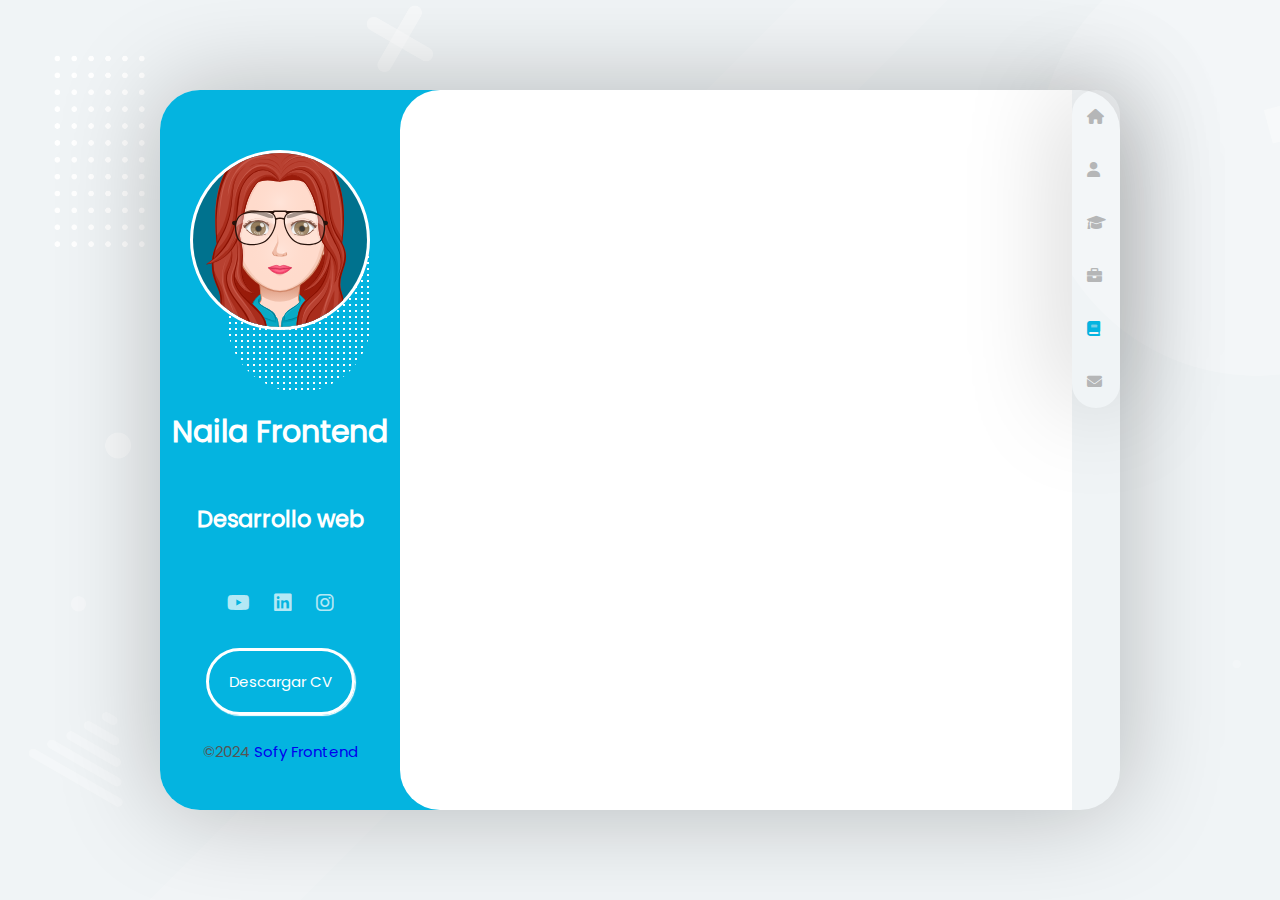
==== blog.html @ 9b11b3a3 "poner enlace a mi web" ====
<!DOCTYPE html>
<html lang="es">
<head>
    <meta charset="UTF-8">
    <meta name="viewport" content="width=device-width, initial-scale=1.0">
    <title>Master en CSS proyecto 1</title>
    <!-- hoja de estylos de fontawenome -->
    <link rel="stylesheet" href="assets-proyecto1/fonts/fontawesome-free-6.1.2-web/css/all.min.css">
    <!-- cargar la fuente desde una carpeta del proyecto -->
    <link rel="stylesheet" href="assets-proyecto1/fonts/poppins/poppins.css">
    <!-- hola de stylos comunes -->
    <link rel="stylesheet" href="estilos/estilos.css">
    
</head>
<body>
   


        <div class="layout">
            <header class="header">
                <div class="cabecera__circulo">
                    <img src="img/myAvatar.svg" alt="imagen de una persona" class="cabecera__imagen">
                </div>
    
                <h1 class="cabecera__nombre">Naila Frontend</h1>
                <h2 class="cabecera__profesion">Desarrollo web</h2>
                <div class="cabecera__rrss">
                    <i class="rrss_icon fa-brands fa-youtube"></i>
                    <i class="rrss_icon fa-brands fa-linkedin"></i>
                    <i class="rrss_icon fa-brands fa-instagram"></i>
                </div>
                <!-- poner un botón de uiverse  -->
                <!-- de momento mantener este que esta diseñado -->
                <div class="cabecera__boton">
                    <a href="#" class="boton__enlace">Descargar CV</a>
                </div>
                <!-- fin del codigo del boton -->
                <div class="cabecer__pie"><span>&copy;2024 <a href="http://sofyfrontend.es">Sofy Frontend</a></span> </div>
            </header>
        <section class="principal">
            <div class="principal_contenido">
                <!-- aqui va el contenido principal de la web  -->


                <!-- aqui finaliza el contenido principal de la web -->
            </div>
        </section>
        <nav>
            <ul class="menu">
                <li class="menu__item"><a href="index.html"><i class="nav_icon fa-solid fa-house"></i>
                        <span class="nav__overlay">Inicio</span></a></li>
                <li class="menu__item"><a href="sobre-mi.html"><i class="nav_icon fa-solid fa-user"></i>
                        <span class="nav__overlay">Sobre mi</span></a></li>
                <li class="menu__item"><a href="estudios.html"><i class="nav_icon fa-solid fa-graduation-cap"></i>
                        <span class="nav__overlay">Curriculum</span></a></li>
                <li class="menu__item"><a href="portafolio.html"><i class="nav_icon fa-solid fa-briefcase"></i>
                        <span class="nav__overlay">Portafolio</span></a></li>
                <li class="menu__item"><a href="blog.html"><i class="nav_icon fa-solid fa-book nav_icon-active"></i>
                        <span class="nav__overlay">Blog</span></a></li>
                <li class="menu__item"><a href="contacto.html"><i class="nav_icon fa-solid fa-envelope"></i>
                        <span class="nav__overlay">Contacto</span></a></li>
            </ul>
        </nav>
    </div>
</body>
</html>
---- assets-proyecto1/fonts/poppins/poppins.css ----
@font-face {
    font-family: "Poppins";
    src: url("./Poppins-Regular.ttf") format("truetype");
    font-weight: 400;
    font-style: normal;
}
---- estilos/estilos.css ----
/* hoja de estilos del master de css, proyecto 1, portafolio profesional */
/* hoja de estilos comunes a todas las páginas */

/* reseteo de margin y padding, quitar estilo de los enlaces */
* {
    margin: 0;
    padding: 0;
    box-sizing: border-box;
}

a {
    text-decoration: none;
}

.menu__item {
    list-style: none;
}

/* variables de colores */
:root {
    /* colores principales en las web */
    --color-principal: #fff;
    --color-azul: #04B4E0;
    --color-bg: #f0f4f6;
    /* colores para las fuentes */
    --color-titulo: #000;
    --color-subtitulo: #888;
    --color-texto: #555;
    /* colores para los iconos */
    --color-iconos: #b5b6b7;
    /* colores para las reseñas */
    --color-borde-review: #e5e6e7;
    --color-company: #a5a6a7;
}

html {
    font-size: 10px;
}

body {
    /*hace que el scroll sea suavizado*/
    scroll-behavior: smooth;
    /* definir el la fuente:family, size y color */
    font-family: "poppins";
    font-size: 1.5rem;
    color: var(--color-texto);
    /* cuanto va a ocupar el body */
    width: 100%;
    height: auto;
    /* color de fondo del body */
    background: var(--color-bg);
    background-image: url(../assets-proyecto1/img/fondo.png);
    background-size: cover;
    /* para que no tengan scroll la página  */
    overflow: hidden;
}

h1 {
    color: var(--color-titulo);
}

h2,
h3,
h4,
h5,
h6 {
    color: var(--color-subtitulo)
}

.nav_icon {
    color: var(--color-iconos);
}
.nav_icon-active{
    color:var(--color-azul)
}
.nav_icon:hover {
    color: var(--color-azul);
    font-size: 1.2em;
}

.rrss_icon {
    color: var(--color-principal);
}

.layout {
    position: relative;
    width: 75%;
    height: 80vh;
    margin: 10vh auto;
    /* definir el grid */
    display: grid;
    grid-template-columns: 25% 70% 5%;
    grid-template-areas: "header section nav";
    /* border radius y sombra  */
    border-radius: 4rem;
    box-shadow: 0 0 100px rgba(0, 0, 0, 0.25);
}

main {
    grid-area: main;
}

.menu {
    grid-area: nav;
}

.header {
    grid-area: header;
    background-color: var(--color-azul);
    height: 100%;
    display: flex;
    flex-direction: column;
    justify-content: space-evenly;
    align-items: center;
    border-radius: 4rem 0 0 4rem;
    /* para poner un scroll dentro de una zona*/
    /******* overflow: scroll;******/
    /* fin de la propiedad  */

}

.cabecera__imagen {
    width: 18rem;
    margin-top: 7%;
    background-color: var(--color-principal);
    border: 3px solid var(--color-principal);
    border-radius: 20rem;
    /* z-index: 2; */
}

.cabecera__circulo {
    z-index: 1;
}

.cabecera__circulo::after {
    content: "";
    position: absolute;
    top: 12%;
    left: 7%;
    z-index: -1;
    width: 15%;
    height: 30%;
    background-image: -webkit-repeating-radial-gradient(center center, #fff, #fff 1px, transparent 0px, transparent 100%);
    background-size: 0.6rem 0.6rem;
    border-radius: 30rem;
}

.principal {
    grid-area: section;
}

.cabecera__nombre,
.cabecera__profesion,
.boton__enlace {
    color: var(--color-principal);
}

.cabecera__nombre {
    margin-top: 2.6rem;
}

.boton__enlace {
    border: 3px solid var(--color-principal);
    border-radius: 4rem;
    box-shadow: 1px 1px 1px var(--color-principal);
    padding: 2rem;
}

.boton__enlace:hover {
    background-color: var(--color-principal);
    color: var(--color-azul);
    box-shadow: 0 0 5px rgba(0, 0, 0, 0.5);
    transition: all 500ms ease-in-out;
}

.rrss_icon {
    opacity: 0.7;
    font-size: 2rem;
    padding: 1rem;
    border-radius: 1rem;
}

.rrss_icon:hover {
    opacity: 1;
    background-color: rgba(255, 255, 255, 0.2);
    transition: all 300ms ease-in;
}

.principal {
    background-color: var(--color-azul);
}

.principal_contenido {
    background-color: var(--color-principal);
    min-height: 100%;
    border-radius: 4rem 0 0 4rem;
}

.menu{
    border-radius: 4rem;
    box-shadow: 0 0 100px rgba(0, 0, 0, 0.25);
}

.menu__item {
    padding: 1.5rem;
}

.nav__overlay {
    position: absolute;
    right: 5rem;
    margin-top: -3rem;
    padding: 0.5rem 1rem;
    display: block;
    opacity: 0;
    white-space: nowrap;
    color: var(--color-principal);
    background-color: var(--color-azul);
}

.menu__item:hover .nav__overlay {
    opacity: 1;
    width: 10%;
}
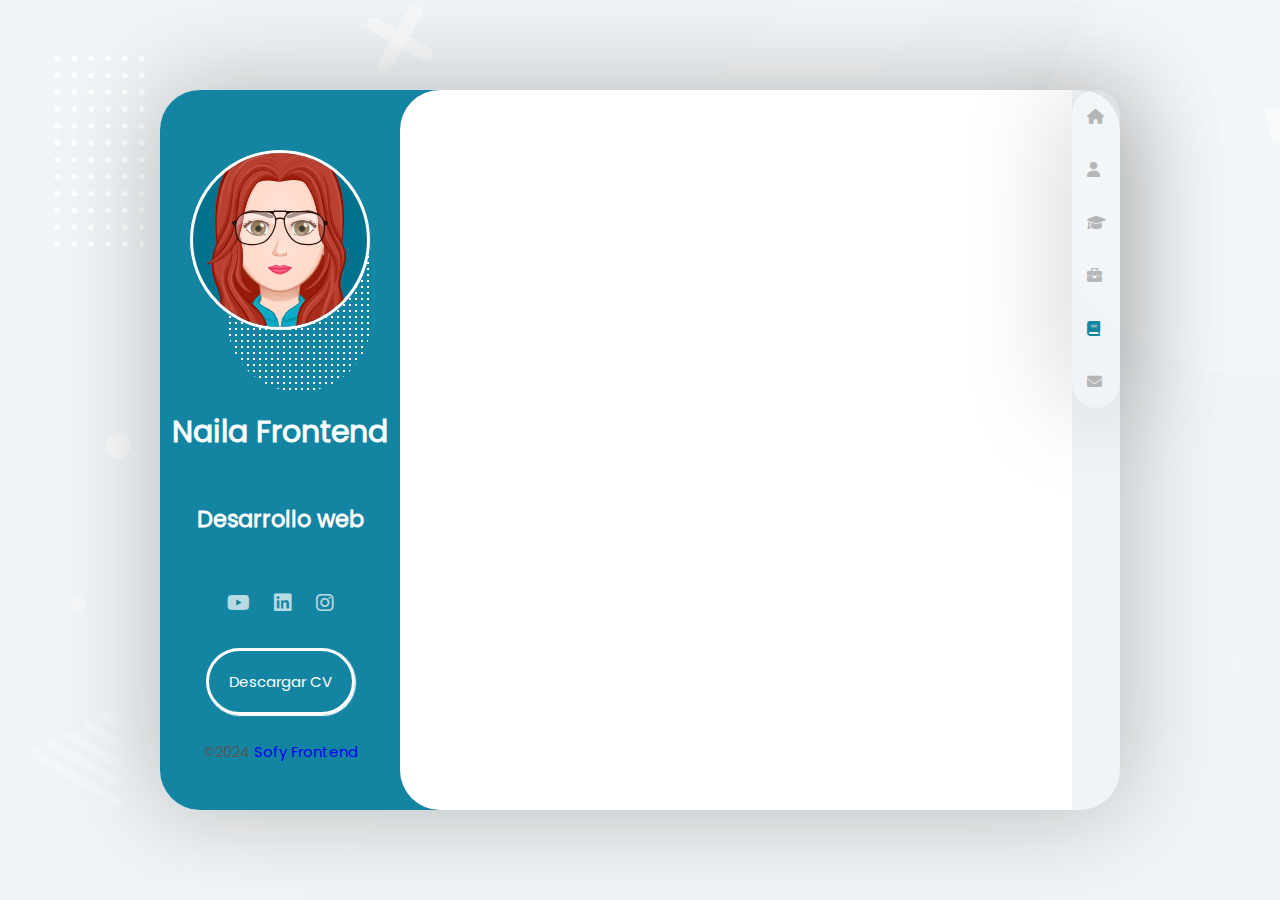
==== commit 2aa29632: "portafolio.html" ====
--- a/blog.html
+++ b/blog.html
@@ -2,7 +2,7 @@
 <html lang="es">
 <head>
     <meta charset="UTF-8">
-    <meta name="viewport" content="width=device-width, initial-scale=1.0">
+    <meta name="viewport" content="width=device-width, initial-scale=1.0, maximum-scale=1">
     <title>Master en CSS proyecto 1</title>
     <!-- hoja de estylos de fontawenome -->
     <link rel="stylesheet" href="assets-proyecto1/fonts/fontawesome-free-6.1.2-web/css/all.min.css">
@@ -35,7 +35,7 @@
                     <a href="#" class="boton__enlace">Descargar CV</a>
                 </div>
                 <!-- fin del codigo del boton -->
-                <div class="cabecer__pie"><span>&copy;2024 <a href="http://sofyfrontend.es">Sofy Frontend</a></span> </div>
+                <div class="cabecer__pie"><span>&copy;2024 <a href="http://sofyfrontend.es" target="_blank">Sofy Frontend</a></span> </div>
             </header>
         <section class="principal">
             <div class="principal_contenido">
--- a/estilos/estilos.css
+++ b/estilos/estilos.css
@@ -20,7 +20,7 @@
 :root {
     /* colores principales en las web */
     --color-principal: #fff;
-    --color-azul: #04B4E0;
+    --color-azul: #1385a2;
     --color-bg: #f0f4f6;
     /* colores para las fuentes */
     --color-titulo: #000;
@@ -51,8 +51,7 @@
     background: var(--color-bg);
     background-image: url(../assets-proyecto1/img/fondo.png);
     background-size: cover;
-    /* para que no tengan scroll la página  */
-    overflow: hidden;
+    
 }
 
 h1 {
@@ -70,9 +69,11 @@
 .nav_icon {
     color: var(--color-iconos);
 }
-.nav_icon-active{
-    color:var(--color-azul)
-}
+
+.nav_icon-active {
+    color: var(--color-azul)
+}
+
 .nav_icon:hover {
     color: var(--color-azul);
     font-size: 1.2em;
@@ -113,9 +114,6 @@
     justify-content: space-evenly;
     align-items: center;
     border-radius: 4rem 0 0 4rem;
-    /* para poner un scroll dentro de una zona*/
-    /******* overflow: scroll;******/
-    /* fin de la propiedad  */
 
 }
 
@@ -196,7 +194,7 @@
     border-radius: 4rem 0 0 4rem;
 }
 
-.menu{
+.menu {
     border-radius: 4rem;
     box-shadow: 0 0 100px rgba(0, 0, 0, 0.25);
 }
@@ -220,4 +218,7 @@
 .menu__item:hover .nav__overlay {
     opacity: 1;
     width: 10%;
+}
+.dato--azul {
+    color: var(--color-azul);
 }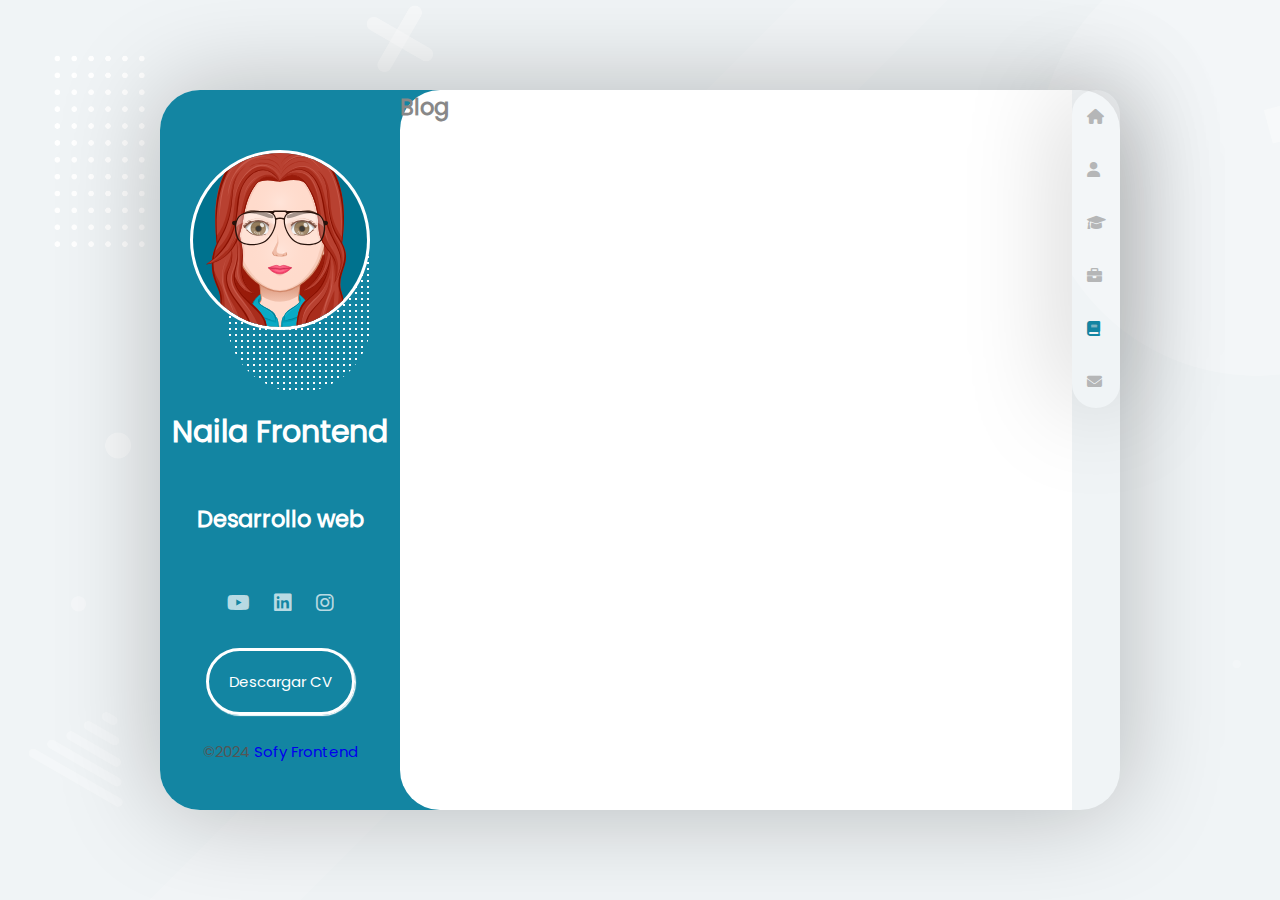
==== commit a3c49483: "add blog" ====
--- a/blog.html
+++ b/blog.html
@@ -10,6 +10,10 @@
     <link rel="stylesheet" href="assets-proyecto1/fonts/poppins/poppins.css">
     <!-- hola de stylos comunes -->
     <link rel="stylesheet" href="estilos/estilos.css">
+    <!-- hoja de estilo de la barra de navegación -->
+    <link rel="stylesheet" href="estilos/scroll.css">
+    <!-- hoja de estilos especificas -->
+    <link rel="stylesheet" href="estilos/blog.css">
     
 </head>
 <body>
@@ -40,7 +44,9 @@
         <section class="principal">
             <div class="principal_contenido">
                 <!-- aqui va el contenido principal de la web  -->
-
+                <div class="resumen_header">
+                    <h2 class="resumen_title">Blog</h2>
+                </div>
 
                 <!-- aqui finaliza el contenido principal de la web -->
             </div>
--- a/estilos/scroll.css
+++ b/estilos/scroll.css
@@ -0,0 +1,43 @@
+:root{
+    --scrollbar-color: #d3d3d3;
+    --scrollbar-background:#eee;
+
+}
+/* scroll para mozila  */
+/* en firefox no hay pseudoelementos como tal para modificar la barra de scroll,
+en su lugar se usan las propiedades para la modificar la barra   */
+.principal{
+    scrollbar-width: thin;
+    scrollbar-color: transparent;
+}
+/* scroll para chrome */
+
+/* ES EL CARRIL DEL SELECTOR DE SCROLL */
+.principal::-webkit-scrollbar{
+    width: 0.5rem;
+    background: transparent;
+
+}
+
+/* ES EL SELECTOR DE SCROLL */
+.principal::-webkit-scrollbar-thumb{
+    border: 1px solid transparent;
+border-radius: 4rem;
+box-shadow: none;
+}
+
+/* como se comportar la barra de scroll al pasar el cursor por encima de la sección */
+.principal:hover::-webkit-scrollbar-thumb{
+    box-shadow: inset 0 0 0 5px var(--scrollbar-color);
+}
+
+/* al hacer hover encima de del selector del scroll  */
+.principal::-webkit-scrollbar-thumb:hover{
+    border: 1px solid blue;
+}
+
+
+/* es la barra de scroll con todo los elementos que la componen(el carril y el selector) */
+.principal::-webkit-scrollbar-track{
+    margin: 40px 0px;
+}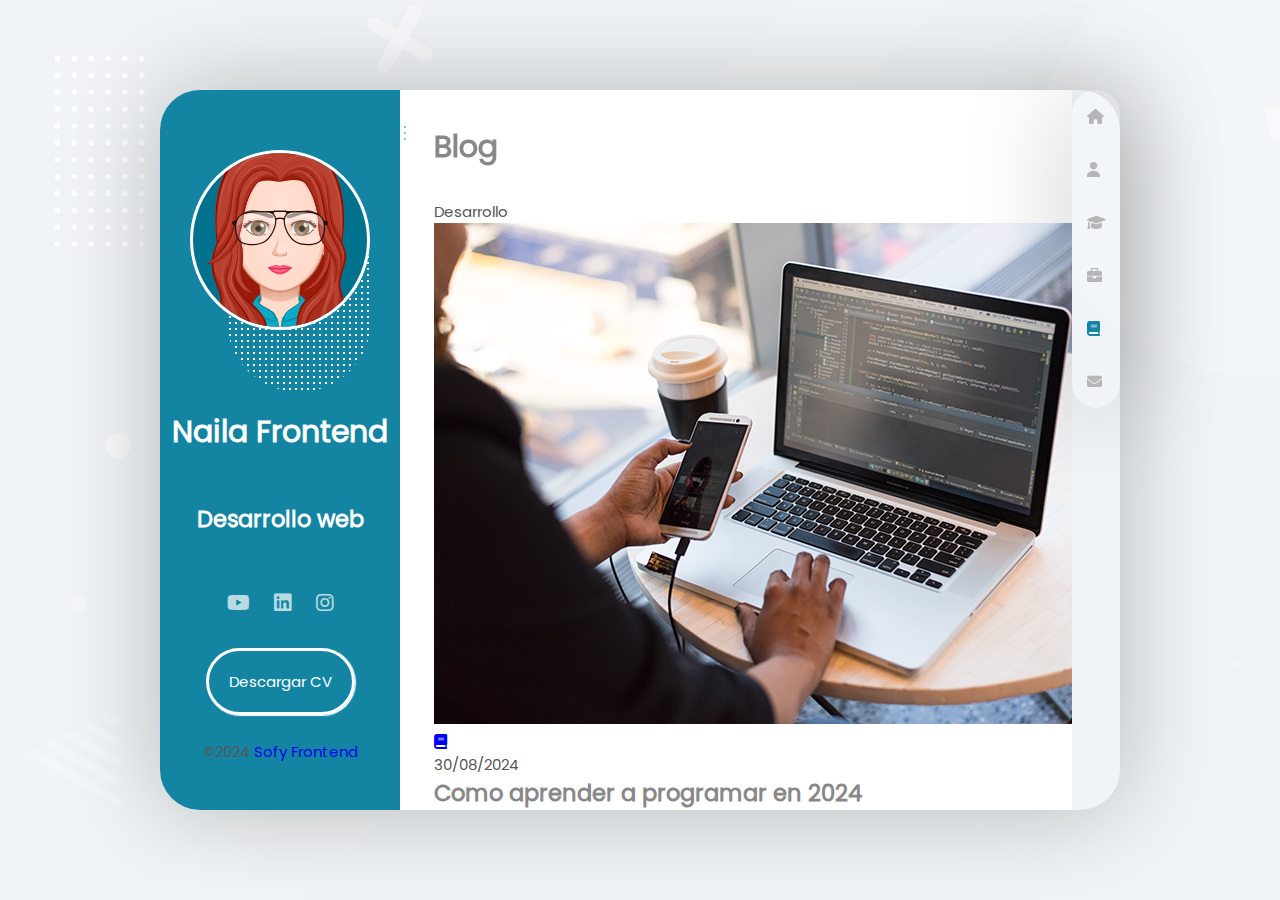
==== commit eb50a878: "blog.html" ====
--- a/blog.html
+++ b/blog.html
@@ -1,5 +1,6 @@
 <!DOCTYPE html>
 <html lang="es">
+
 <head>
     <meta charset="UTF-8">
     <meta name="viewport" content="width=device-width, initial-scale=1.0, maximum-scale=1">
@@ -14,40 +15,116 @@
     <link rel="stylesheet" href="estilos/scroll.css">
     <!-- hoja de estilos especificas -->
     <link rel="stylesheet" href="estilos/blog.css">
-    
+
 </head>
+
 <body>
-   
+    <div class="layout">
+        <header class="header">
+            <div class="cabecera__circulo">
+                <img src="img/myAvatar.svg" alt="imagen de una persona" class="cabecera__imagen">
+            </div>
 
-
-        <div class="layout">
-            <header class="header">
-                <div class="cabecera__circulo">
-                    <img src="img/myAvatar.svg" alt="imagen de una persona" class="cabecera__imagen">
-                </div>
-    
-                <h1 class="cabecera__nombre">Naila Frontend</h1>
-                <h2 class="cabecera__profesion">Desarrollo web</h2>
-                <div class="cabecera__rrss">
-                    <i class="rrss_icon fa-brands fa-youtube"></i>
-                    <i class="rrss_icon fa-brands fa-linkedin"></i>
-                    <i class="rrss_icon fa-brands fa-instagram"></i>
-                </div>
-                <!-- poner un botón de uiverse  -->
-                <!-- de momento mantener este que esta diseñado -->
-                <div class="cabecera__boton">
-                    <a href="#" class="boton__enlace">Descargar CV</a>
-                </div>
-                <!-- fin del codigo del boton -->
-                <div class="cabecer__pie"><span>&copy;2024 <a href="http://sofyfrontend.es" target="_blank">Sofy Frontend</a></span> </div>
-            </header>
+            <h1 class="cabecera__nombre">Naila Frontend</h1>
+            <h2 class="cabecera__profesion">Desarrollo web</h2>
+            <div class="cabecera__rrss">
+                <i class="rrss_icon fa-brands fa-youtube"></i>
+                <i class="rrss_icon fa-brands fa-linkedin"></i>
+                <i class="rrss_icon fa-brands fa-instagram"></i>
+            </div>
+            <!-- poner un botón de uiverse  -->
+            <!-- de momento mantener este que esta diseñado -->
+            <div class="cabecera__boton">
+                <a href="#" class="boton__enlace">Descargar CV</a>
+            </div>
+            <!-- fin del codigo del boton -->
+            <div class="cabecer__pie"><span>&copy;2024 <a href="http://sofyfrontend.es" target="_blank">Sofy
+                        Frontend</a></span> </div>
+        </header>
         <section class="principal">
             <div class="principal_contenido">
                 <!-- aqui va el contenido principal de la web  -->
                 <div class="resumen_header">
                     <h2 class="resumen_title">Blog</h2>
                 </div>
-
+                <section class="blog__articles">
+                    <article class="articles__article">
+                        <div class="article__top">
+                            <div class="article__category">Desarrollo</div>
+                            <a href="#" class="article__image-link">
+                                <div class="article__mask">
+                                    <img src="assets-proyecto1/img/articulo-1.jpg" alt="" class="">
+                                </div>
+                                <div class="article__logo">
+                                    <i class="fa-solid fa-book article__icon"></i>
+                                </div>
+                            </a>
+                        </div>
+                        <div class="article__bottom">
+                            <time datatime="2024-08-30" class="article__date">30/08/2024</time>
+                        <a href="#" class="article__link">
+                            <h2 class="article_title">Como aprender a programar en 2024</h2>
+                        </a>
+                        </div>
+                    </article>
+                    <article class="articles__article">
+                        <div class="article__top">
+                            <div class="article__category">Desarrollo</div>
+                            <a href="#" class="article__image-link">
+                                <div class="article__mask">
+                                    <img src="assets-proyecto1/img/articulo-2.jpg" alt="" class="">
+                                </div>
+                                <div class="article__logo">
+                                    <i class="fa-solid fa-book article__icon"></i>
+                                </div>
+                            </a>
+                        </div>
+                        <div class="article__bottom">
+                            <time datatime="2024-09-05" class="article__date">05/09/2024</time>
+                        <a href="#" class="article__link">
+                            <h2 class="article_title">Como hacer animaciones en CSS</h2>
+                        </a>
+                        </div>
+                    </article>
+                    <article class="articles__article">
+                        <div class="article__top">
+                            <div class="article__category">Desarrollo</div>
+                            <a href="#" class="article__image-link">
+                                <div class="article__mask">
+                                    <img src="assets-proyecto1/img/articulo-3.jpg" alt="" class="">
+                                </div>
+                                <div class="article__logo">
+                                    <i class="fa-solid fa-book article__icon"></i>
+                                </div>
+                            </a>
+                        </div>
+                        <div class="article__bottom">
+                            <time datatime="2024-10-30" class="article__date">30/10/2024</time>
+                        <a href="#" class="article__link">
+                            <h2 class="article_title">Como usar el LocalStorage en JS</h2>
+                        </a>
+                        </div>
+                    </article>
+                    <article class="articles__article">
+                        <div class="article__top">
+                            <div class="article__category">Desarrollo</div>
+                            <a href="#" class="article__image-link">
+                                <div class="article__mask">
+                                    <img src="assets-proyecto1/img/articulo-4.jpg" alt="" class="">
+                                </div>
+                                <div class="article__logo">
+                                    <i class="fa-solid fa-book article__icon"></i>
+                                </div>
+                            </a>
+                        </div>
+                        <div class="article__bottom">
+                            <time datatime="2025-06-01" class="article__date">01/06/2025</time>
+                        <a href="#" class="article__link">
+                            <h2 class="article_title">Como maquetar una web</h2>
+                        </a>
+                        </div>
+                    </article>
+                </section>
                 <!-- aqui finaliza el contenido principal de la web -->
             </div>
         </section>
@@ -69,4 +146,5 @@
         </nav>
     </div>
 </body>
+
 </html>--- a/estilos/blog.css
+++ b/estilos/blog.css
@@ -0,0 +1,51 @@
+/* hola de estilos especifica de la página blog.html */
+/* variables de colores */
+:root {
+    /* colores principales en las web */
+    --color-principal: #fff;
+    --color-azul: #1385a2;
+    /* opcion azul original: #04B4E0 */
+    --color-bg: #f0f4f6;
+    /* colores para las fuentes */
+    --color-titulo: #000;
+    --color-subtitulo: #888;
+    --color-texto: #555;
+    /* colores para los iconos */
+    --color-iconos: #b5b6b7;
+    /* colores para las reseñas */
+    --color-borde-review: #e5e6e7;
+    --color-company: #a5a6a7;
+    /* colores de la barra de scroll */
+    --scrollbar-color: #d3d3d3;
+    /*color para los certificados  */
+    --color-certificados: #f5f5f5;
+}
+
+.principal {
+    /* hacer que el scroll de la web esté solo en la caja blanca que es la section */
+    overflow: scroll;
+    background-color: #fff;
+}
+
+.principal_contenido {
+    padding: 5% 5%;
+    border-radius: 4rem 0 0 4rem;
+}
+
+.resumen_title {
+    position: relative;
+    padding-bottom: 5%;
+    font-size: 3rem;
+}
+
+.resumen_title::after {
+    content: "";
+    position: absolute;
+    top: 0px;
+    right: 630px;
+    width: 30px;
+    height: 20px;
+    background-image: -webkit-repeating-radial-gradient(center center, var(--color-azul), var(--color-azul) 1px, transparent 0px, transparent 100%);
+    background-size: 6px 6px;
+    opacity: 0.5;
+}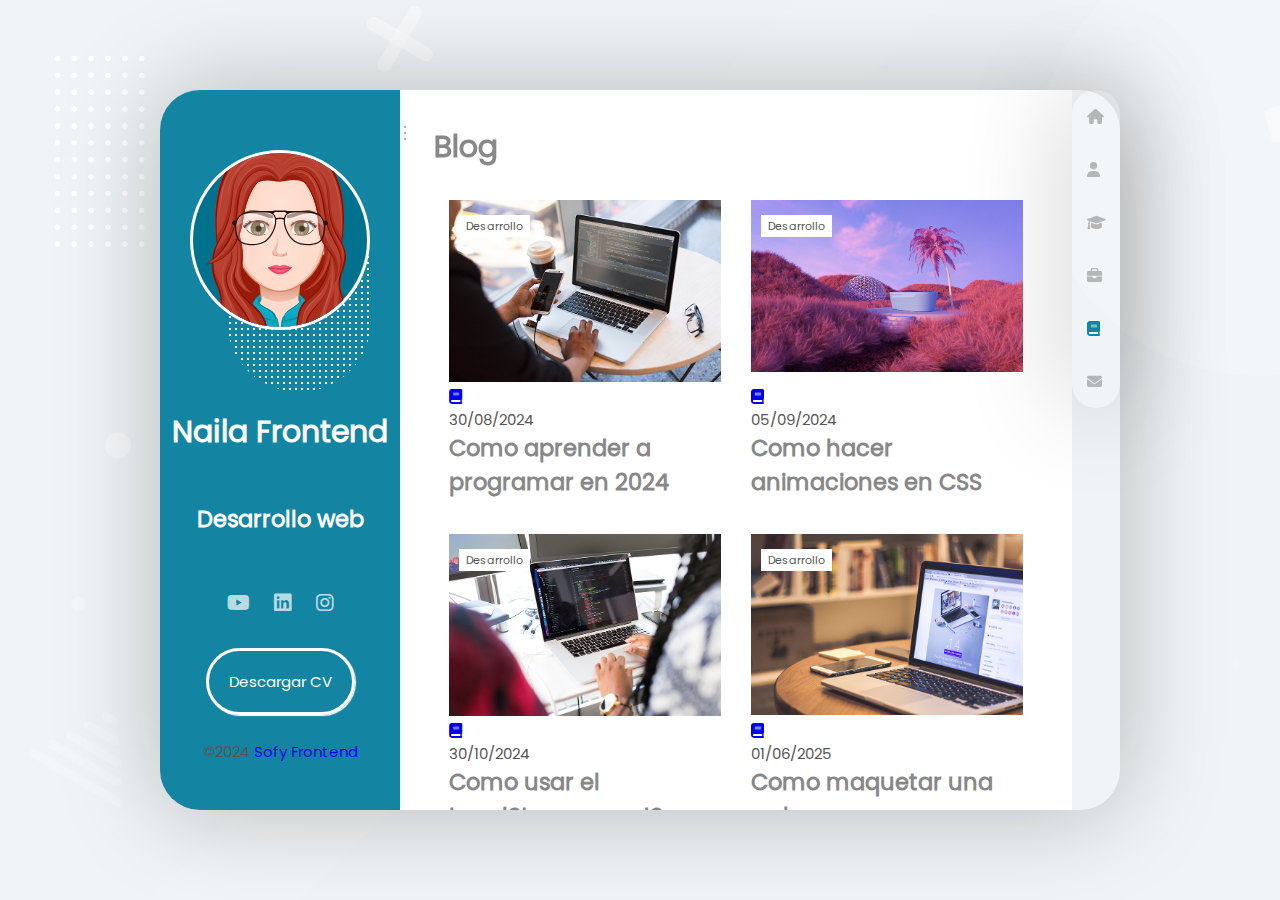
==== commit b77b60e4: "add en class a las imagenes" ====
--- a/blog.html
+++ b/blog.html
@@ -53,7 +53,7 @@
                             <div class="article__category">Desarrollo</div>
                             <a href="#" class="article__image-link">
                                 <div class="article__mask">
-                                    <img src="assets-proyecto1/img/articulo-1.jpg" alt="" class="">
+                                    <img src="assets-proyecto1/img/articulo-1.jpg" alt="" class="article__image">
                                 </div>
                                 <div class="article__logo">
                                     <i class="fa-solid fa-book article__icon"></i>
@@ -72,7 +72,7 @@
                             <div class="article__category">Desarrollo</div>
                             <a href="#" class="article__image-link">
                                 <div class="article__mask">
-                                    <img src="assets-proyecto1/img/articulo-2.jpg" alt="" class="">
+                                    <img src="assets-proyecto1/img/articulo-2.jpg" alt="" class="article__image">
                                 </div>
                                 <div class="article__logo">
                                     <i class="fa-solid fa-book article__icon"></i>
@@ -91,7 +91,7 @@
                             <div class="article__category">Desarrollo</div>
                             <a href="#" class="article__image-link">
                                 <div class="article__mask">
-                                    <img src="assets-proyecto1/img/articulo-3.jpg" alt="" class="">
+                                    <img src="assets-proyecto1/img/articulo-3.jpg" alt="" class="article__image">
                                 </div>
                                 <div class="article__logo">
                                     <i class="fa-solid fa-book article__icon"></i>
@@ -110,7 +110,7 @@
                             <div class="article__category">Desarrollo</div>
                             <a href="#" class="article__image-link">
                                 <div class="article__mask">
-                                    <img src="assets-proyecto1/img/articulo-4.jpg" alt="" class="">
+                                    <img src="assets-proyecto1/img/articulo-4.jpg" alt="" class="article__image">
                                 </div>
                                 <div class="article__logo">
                                     <i class="fa-solid fa-book article__icon"></i>
--- a/estilos/blog.css
+++ b/estilos/blog.css
@@ -48,4 +48,51 @@
     background-image: -webkit-repeating-radial-gradient(center center, var(--color-azul), var(--color-azul) 1px, transparent 0px, transparent 100%);
     background-size: 6px 6px;
     opacity: 0.5;
+}
+
+.blog__articles{
+    display: flex;
+    flex-direction: row;
+    flex-wrap: wrap;
+    margin-bottom: 2.5rem;
+
+}
+.articles__article{
+    flex-basis: 50%;
+    padding: 0 1.5rem;
+    padding-bottom: 3.5rem;
+
+}
+.article__top{
+    position: relative;
+    overflow: hidden;
+
+}
+.article__category{
+    position: absolute;
+    top:1.5rem;
+    left: 1rem;
+    font-size: 1.1rem;
+    background-color: var(--color-principal);
+    color:var(--color-texto);
+    padding:0.1rem 0.7rem;
+    line-height:2rem;
+    z-index: 3;
+}
+.article__mask{
+    width: 100%;
+    height: 18.5rem;
+overflow: hidden;
+
+}
+.article__image{
+    width: 100%;
+    display: block;
+    transition: all 300ms ease-in-out;
+    z-index: 1;
+}
+
+.article__top:hover .article__image{
+    transform: scale(1.1rem);
+
 }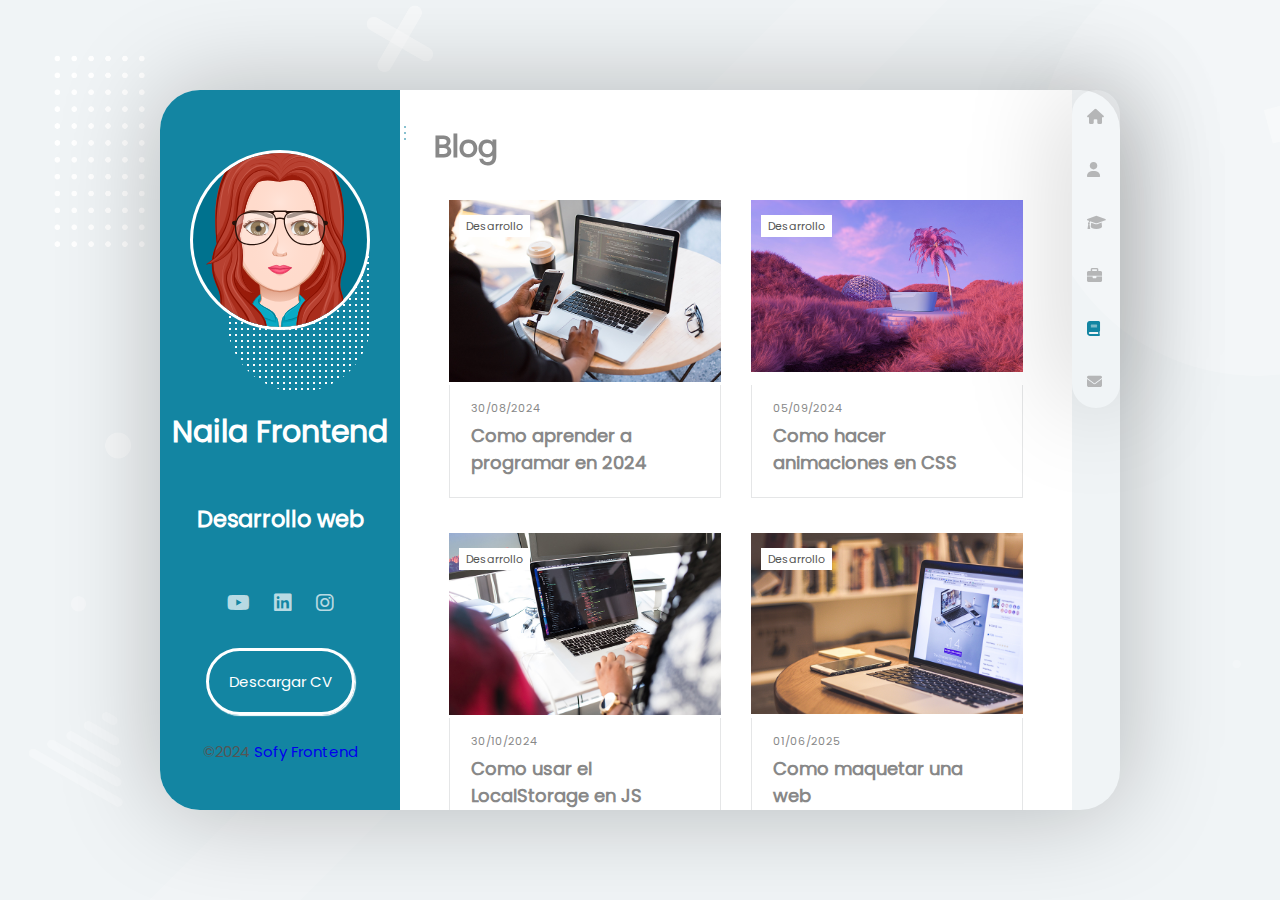
==== commit 286ab15f: "enlazar responsive" ====
--- a/blog.html
+++ b/blog.html
@@ -15,6 +15,8 @@
     <link rel="stylesheet" href="estilos/scroll.css">
     <!-- hoja de estilos especificas -->
     <link rel="stylesheet" href="estilos/blog.css">
+    <!-- hoja de estilos para el responsive -->
+    <link rel="stylesheet" href="estilos/responsive.css">
 
 </head>
 
--- a/estilos/blog.css
+++ b/estilos/blog.css
@@ -50,49 +50,92 @@
     opacity: 0.5;
 }
 
-.blog__articles{
+.blog__articles {
     display: flex;
     flex-direction: row;
     flex-wrap: wrap;
     margin-bottom: 2.5rem;
 
 }
-.articles__article{
+
+.articles__article {
     flex-basis: 50%;
     padding: 0 1.5rem;
     padding-bottom: 3.5rem;
 
 }
-.article__top{
+
+.article__top {
     position: relative;
     overflow: hidden;
 
 }
-.article__category{
+
+.article__category {
     position: absolute;
-    top:1.5rem;
+    top: 1.5rem;
     left: 1rem;
     font-size: 1.1rem;
     background-color: var(--color-principal);
-    color:var(--color-texto);
-    padding:0.1rem 0.7rem;
-    line-height:2rem;
+    color: var(--color-texto);
+    padding: 0.1rem 0.7rem;
+    line-height: 2rem;
     z-index: 3;
 }
-.article__mask{
+
+.article__mask {
     width: 100%;
     height: 18.5rem;
-overflow: hidden;
+    overflow: hidden;
 
 }
-.article__image{
+
+.article__image {
     width: 100%;
     display: block;
     transition: all 300ms ease-in-out;
     z-index: 1;
 }
 
-.article__top:hover .article__image{
-    transform: scale(1.1rem);
+.article__top:hover .article__image {
+    transform: scale(1.1);
+}
 
+.article__logo {
+    transition: all 200ms ease-in-out;
+    opacity: 0;
+}
+
+.article__icon {
+    position: absolute;
+    top: calc(50% - 2.2rem);
+    left: calc(50% - 2.2rem);
+    font-size: 4.4rem;
+    width: 4.4rem;
+    color: var(--color-principal);
+    text-align: center;
+}
+
+.article__top:hover .article__logo {
+    opacity: 1;
+}
+
+.article__bottom {
+    margin: 0;
+    padding: 2.1rem;
+    padding-top: 1.5rem;
+    border: 0.1rem solid var(--color-borde-review);
+    border-top: 0;
+}
+
+.article__date {
+    display: block;
+    font-size: 1.1rem;
+    font-weight: 300;
+    color: var(--color-subtitulo);
+}
+
+.article_title {
+    font-size: 1.8rem;
+    margin-top: 0.5rem;
 }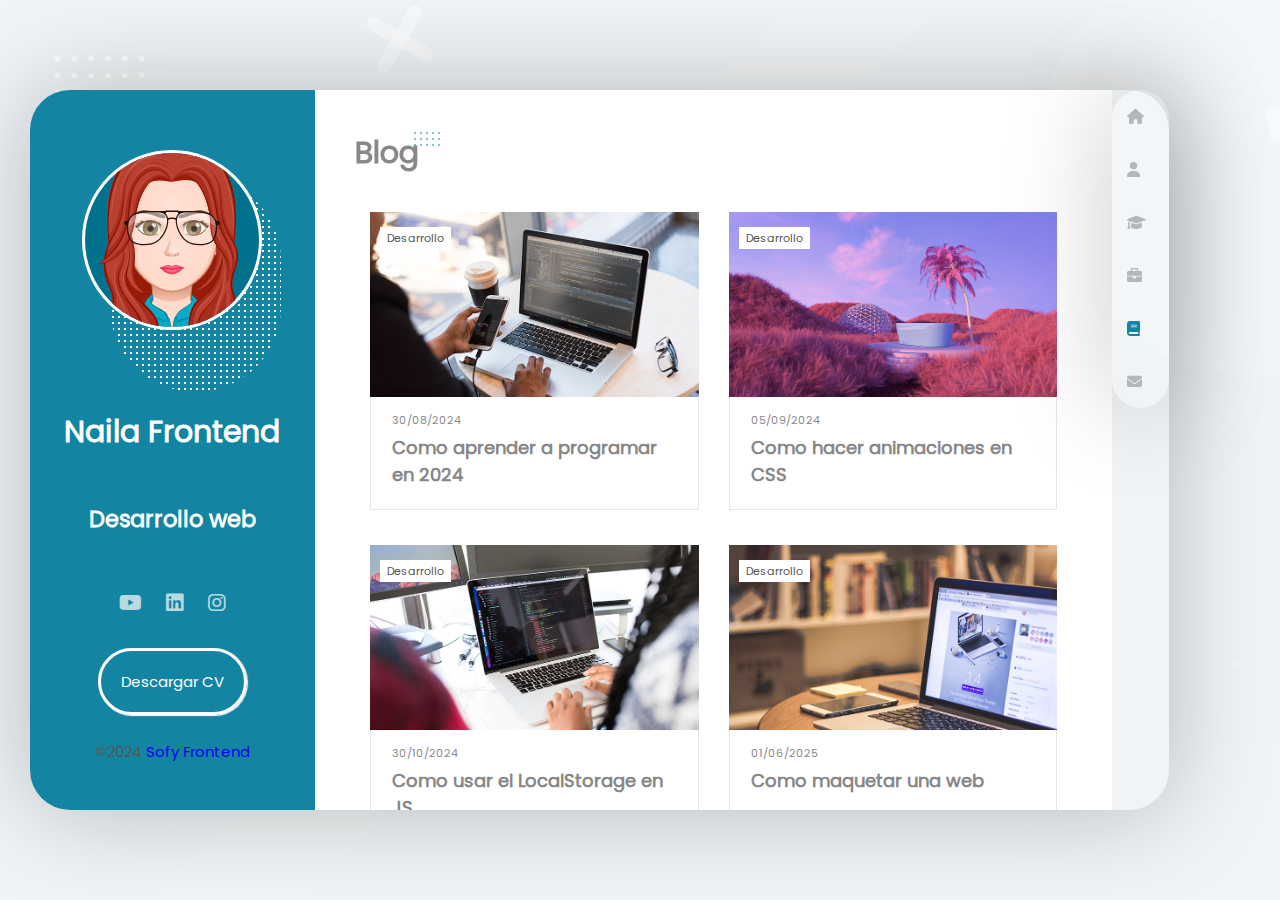
==== commit 4dfaf601: "add menu toggle" ====
--- a/blog.html
+++ b/blog.html
@@ -43,6 +43,10 @@
             <div class="cabecer__pie"><span>&copy;2024 <a href="http://sofyfrontend.es" target="_blank">Sofy
                         Frontend</a></span> </div>
         </header>
+        <div class="layout__menu-toggle">
+            <i class="menu-toggle__icon fa-solid fa-bars "></i>
+            <i class="menu-toggle__icon fa-solid fa-xmark "></i>
+        </div>
         <section class="principal">
             <div class="principal_contenido">
                 <!-- aqui va el contenido principal de la web  -->
--- a/estilos/responsive.css
+++ b/estilos/responsive.css
@@ -0,0 +1,175 @@
+.layout__menu-toggle {
+    display: none;
+}
+
+@media (max-width: 1490px) {
+    body {
+        padding: 0;
+    }
+
+    .layout {
+        min-width: auto;
+        width: 85%;
+
+    }
+}
+
+@media(max-width: 1320px) {
+    .layout {
+        width: 89%;
+        margin-left: 3rem;
+    }
+}
+
+@media (max-width: 1160px) {
+    .layout {
+        width: 85%;
+        margin-left: 4rem;
+    }
+
+    .certificados__container {
+        flex-basis: 100%;
+    }
+}
+
+@media (max-width: 1060px) {
+    body {
+        background-image: none;
+        position: static;
+    }
+
+    .layout {
+        width: 100%;
+        height: 100%;
+        margin: 0;
+        border-radius: 0;
+        grid-template-columns: 100%;
+        grid-template-areas: "section";
+    }
+
+    .layout__menu-toggle {
+        display: block;
+        position: absolute;
+        right: 1rem;
+        top: 1rem;
+        width: 4.8rem;
+        height: 4.8rem;
+        font-size: 2.2rem;
+        line-height: 4.8rem;
+        text-align: center;
+        background-color: var(--color-azul);
+        color:var(--color-principal);
+        border-radius: 3rem;
+        cursor:pointer;
+        transition: all 500ms ease-in-out;
+    }
+    .fa-xmark{
+        display: none;
+    }
+
+    .header,
+    .menu {
+        display: none;
+    }
+
+    .principal_contenido {
+        border-radius: 0;
+        background-color: var(--color-principal);
+        height: 100vh;
+    }
+
+    .menu {
+        position: static;
+    }
+}
+
+@media (max-width:800px) {
+    .cabecera__circulo::after {
+        display: none;
+    }
+
+    .opinion {
+        display: flex;
+        flex-direction: column;
+        flex-basis: 100%;
+        gap: 5rem;
+    }
+
+    .opinion-imagen {
+        text-align: center;
+    }
+
+    .clientes__lista {
+        display: flex;
+        flex-direction: row;
+        flex-wrap: wrap;
+        text-align: center;
+    }
+
+    .precio__contenedor {
+        flex-direction: column;
+        gap: 5rem;
+    }
+
+    .gallery__item {
+        flex-basis: 50%;
+    }
+
+    .articles__article {
+        flex-basis: 100%;
+    }
+}
+
+@media(max-width: 585px) {
+    .presentacion_columnas {
+        display: flex;
+        flex-direction: column;
+        gap: 2rem;
+    }
+
+    .hago {
+        display: flex;
+        flex-direction: column;
+        gap: 5rem;
+    }
+
+    .extra__contenedor {
+        flex-direction: column;
+        gap: 2rem;
+    }
+
+    .resumen__contenedor {
+        flex-direction: column;
+    }
+
+    .resumen__derecha {
+        flex-basis: 100%;
+        margin-bottom: 4rem;
+    }
+
+    .contact__container {
+        flex-direction: column;
+    }
+}
+
+@media(max-width: 480px) {
+    .principal__titulo-h2 {
+        font-size: 4.8rem;
+        line-height: 5.6rem;
+        text-align: center;
+    }
+
+    .gallery__item {
+        flex-basis: 100%;
+    }
+
+    .form__left,
+    .form_right,
+    .form__input {
+        flex-basis: 100%;
+    }
+
+    .form__container {
+        flex-direction: column;
+    }
+}